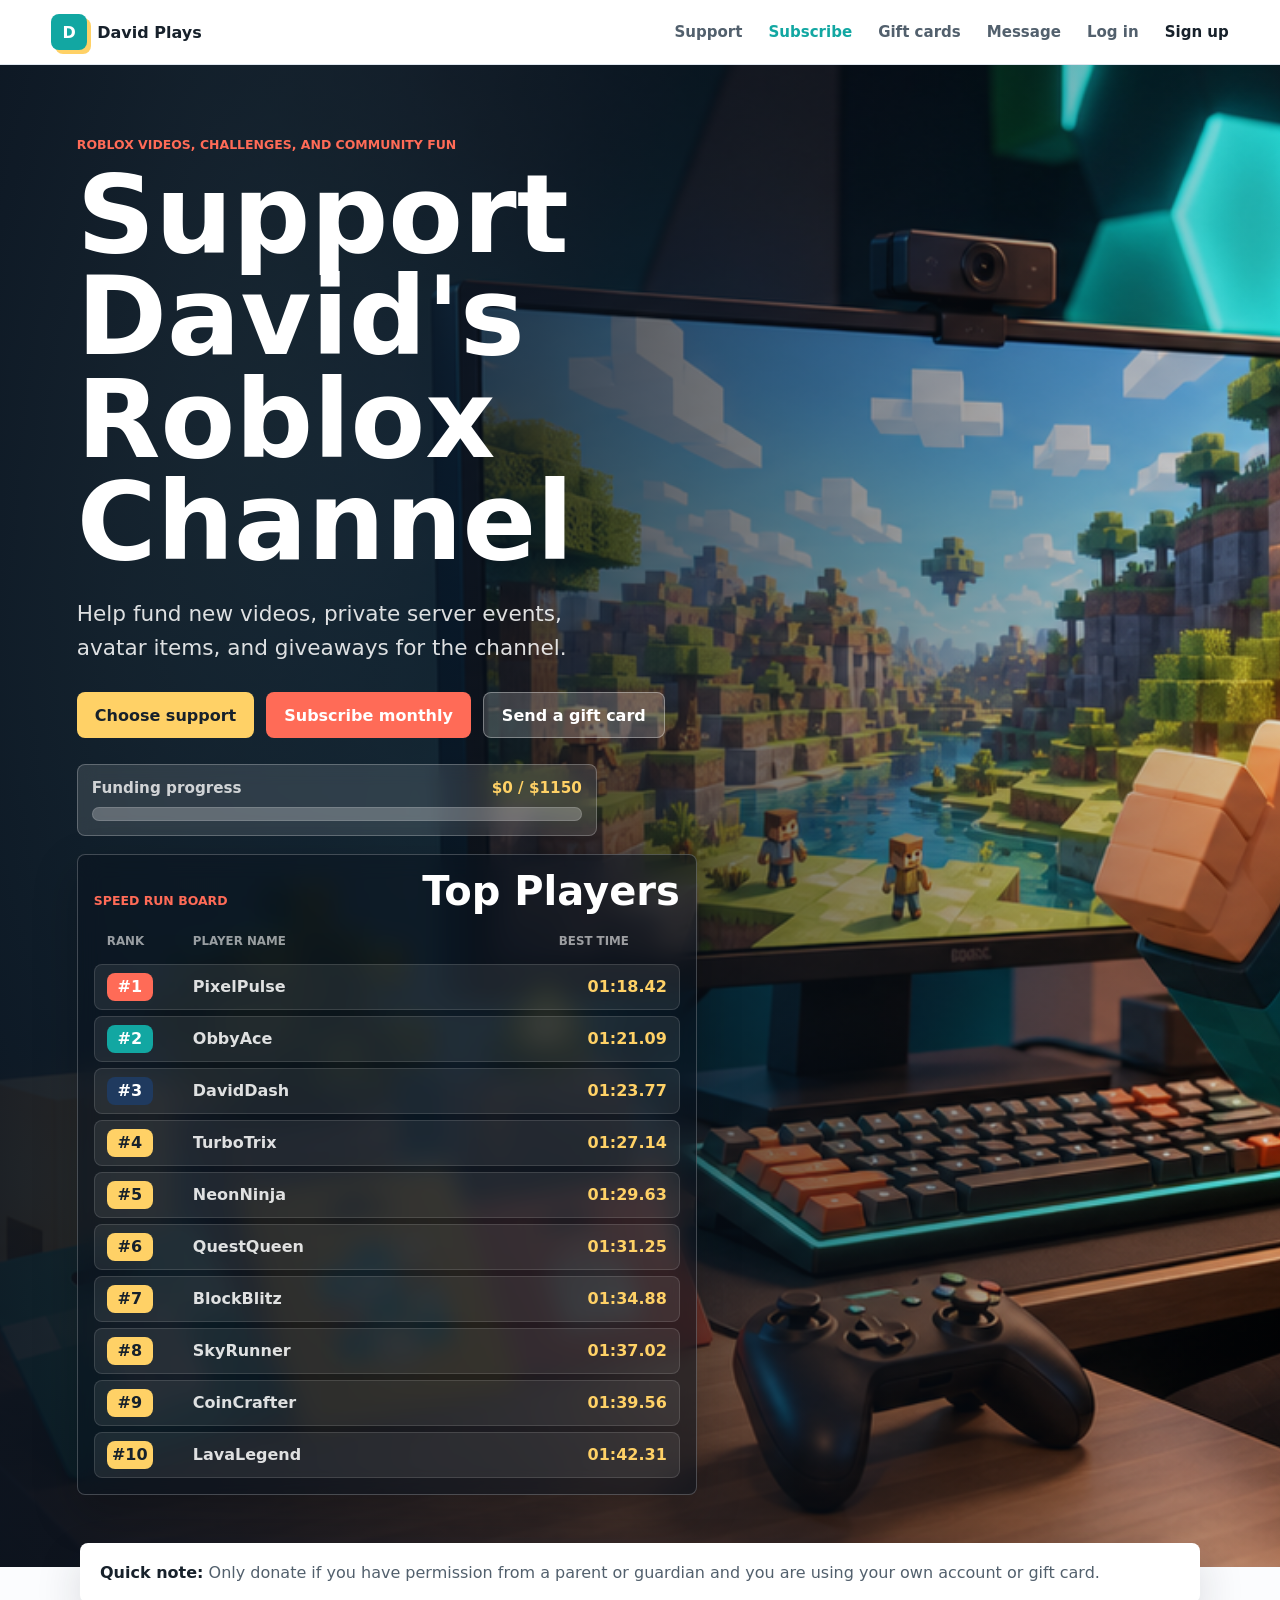
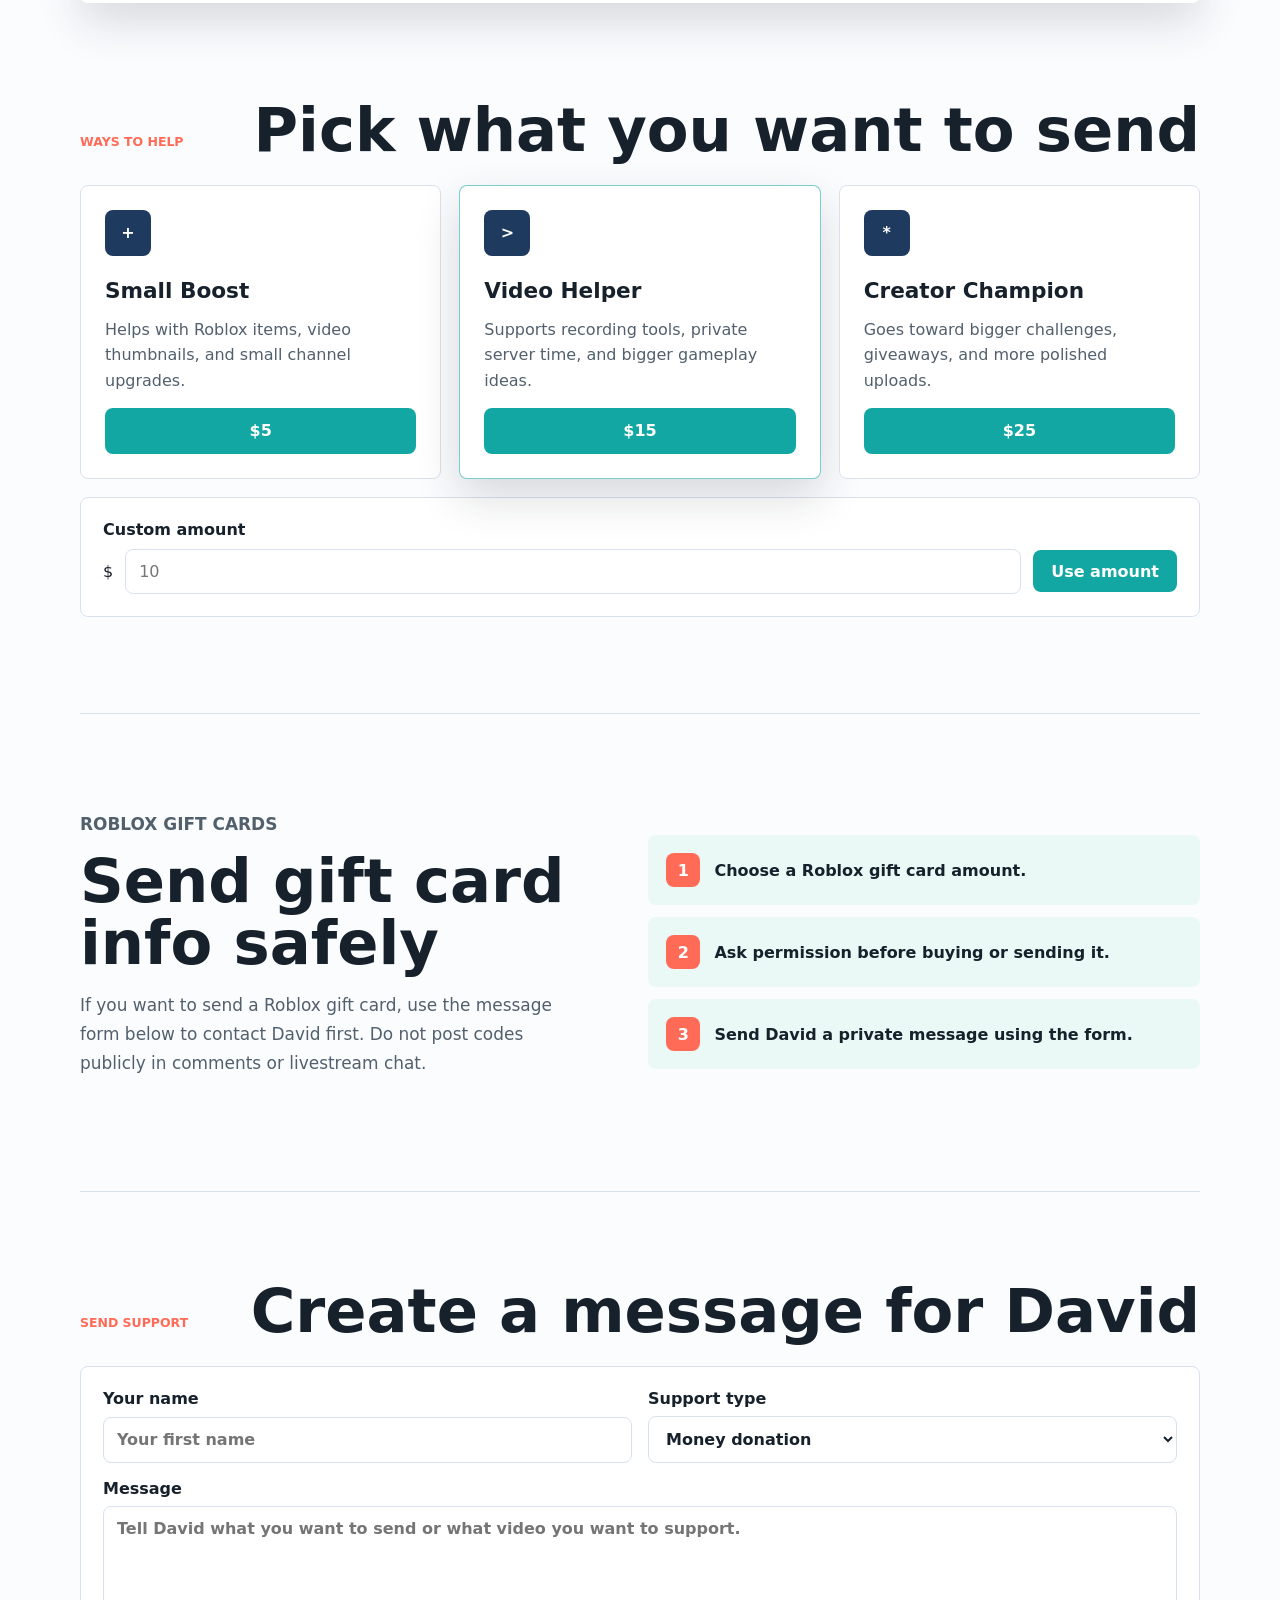
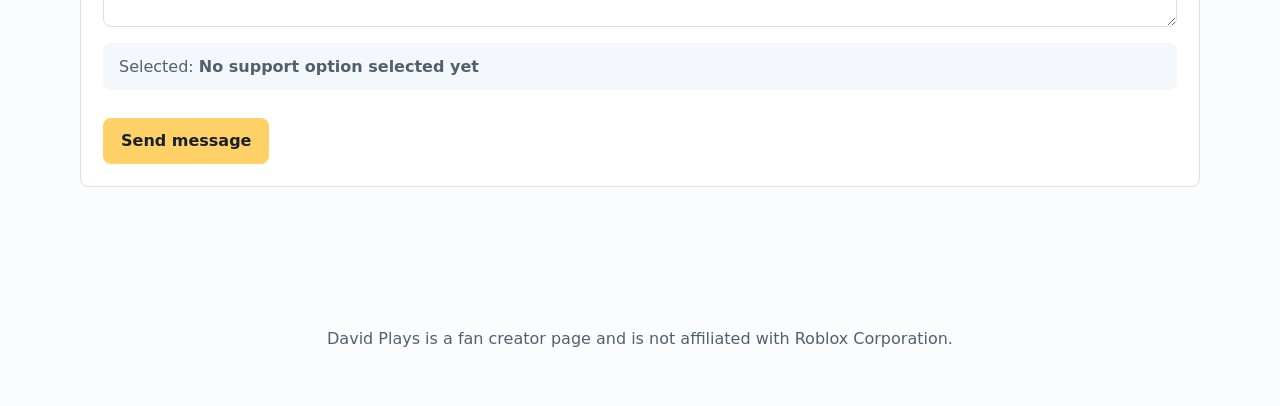
==== index.html @ d775739e "v1" ====
<!doctype html>
<html lang="en">
  <head>
    <meta charset="utf-8" />
    <meta name="viewport" content="width=device-width, initial-scale=1" />
    <title>Support David's Roblox Channel</title>
    <link rel="stylesheet" href="styles.css" />
  </head>
  <body>
    <header class="site-header">
      <a class="brand" href="#top" aria-label="David's Roblox Channel home">
        <span class="brand-mark">D</span>
        <span>David Plays</span>
      </a>
      <nav aria-label="Main navigation">
        <a href="#support">Support</a>
        <button class="nav-subscribe" type="button" data-open-subscribe>Subscribe</button>
        <a href="#gift-cards">Gift cards</a>
        <a href="#message">Message</a>
        <a href="login.html">Log in</a>
        <a class="nav-auth" href="signup.html">Sign up</a>
      </nav>
    </header>

    <main id="top">
      <section class="hero" aria-labelledby="hero-title">
        <img class="hero-art" src="assets/hero-gaming-support.png" alt="Colorful gaming setup for David's creator support page" />
        <div class="hero-overlay"></div>
        <div class="hero-content">
          <p class="eyebrow">Roblox videos, challenges, and community fun</p>
          <h1 id="hero-title">Support David's Roblox Channel</h1>
          <p class="hero-copy">
            Help fund new videos, private server events, avatar items, and giveaways for the channel.
          </p>
          <div class="hero-actions">
            <a class="button primary" href="#support">Choose support</a>
            <button class="button subscribe-trigger" type="button" data-open-subscribe>Subscribe monthly</button>
            <a class="button secondary" href="#gift-cards">Send a gift card</a>
          </div>
          <div class="funding-progress" aria-label="Donation progress: $0 raised of $1,150 goal">
            <div class="funding-progress-header">
              <span>Funding progress</span>
              <strong>$0 / $1150</strong>
            </div>
            <div class="progress-track" role="progressbar" aria-valuenow="0" aria-valuemin="0" aria-valuemax="1150" aria-label="$0 raised toward $1,150">
              <span class="progress-fill"></span>
            </div>
          </div>

          <section class="leaderboard" aria-labelledby="leaderboard-title">
            <div class="leaderboard-heading">
              <p class="eyebrow">Speed run board</p>
              <h2 id="leaderboard-title">Top Players</h2>
            </div>

            <div class="leaderboard-table" role="table" aria-label="Top 10 players by best time">
              <div class="leaderboard-row leaderboard-header" role="row">
                <span role="columnheader">Rank</span>
                <span role="columnheader">Player Name</span>
                <span role="columnheader">Best Time</span>
              </div>

              <div class="leaderboard-row" role="row">
                <span class="rank" role="cell">#1</span>
                <span class="player-name" role="cell">PixelPulse</span>
                <span class="best-time" role="cell">01:18.42</span>
              </div>
              <div class="leaderboard-row" role="row">
                <span class="rank" role="cell">#2</span>
                <span class="player-name" role="cell">ObbyAce</span>
                <span class="best-time" role="cell">01:21.09</span>
              </div>
              <div class="leaderboard-row" role="row">
                <span class="rank" role="cell">#3</span>
                <span class="player-name" role="cell">DavidDash</span>
                <span class="best-time" role="cell">01:23.77</span>
              </div>
              <div class="leaderboard-row" role="row">
                <span class="rank" role="cell">#4</span>
                <span class="player-name" role="cell">TurboTrix</span>
                <span class="best-time" role="cell">01:27.14</span>
              </div>
              <div class="leaderboard-row" role="row">
                <span class="rank" role="cell">#5</span>
                <span class="player-name" role="cell">NeonNinja</span>
                <span class="best-time" role="cell">01:29.63</span>
              </div>
              <div class="leaderboard-row" role="row">
                <span class="rank" role="cell">#6</span>
                <span class="player-name" role="cell">QuestQueen</span>
                <span class="best-time" role="cell">01:31.25</span>
              </div>
              <div class="leaderboard-row" role="row">
                <span class="rank" role="cell">#7</span>
                <span class="player-name" role="cell">BlockBlitz</span>
                <span class="best-time" role="cell">01:34.88</span>
              </div>
              <div class="leaderboard-row" role="row">
                <span class="rank" role="cell">#8</span>
                <span class="player-name" role="cell">SkyRunner</span>
                <span class="best-time" role="cell">01:37.02</span>
              </div>
              <div class="leaderboard-row" role="row">
                <span class="rank" role="cell">#9</span>
                <span class="player-name" role="cell">CoinCrafter</span>
                <span class="best-time" role="cell">01:39.56</span>
              </div>
              <div class="leaderboard-row" role="row">
                <span class="rank" role="cell">#10</span>
                <span class="player-name" role="cell">LavaLegend</span>
                <span class="best-time" role="cell">01:42.31</span>
              </div>
            </div>
          </section>
        </div>
      </section>

      <section class="notice" aria-label="Donation safety note">
        <strong>Quick note:</strong> Only donate if you have permission from a parent or guardian and you are using your own account or gift card.
      </section>

      <section class="section" id="support" aria-labelledby="support-title">
        <div class="section-heading">
          <p class="eyebrow">Ways to help</p>
          <h2 id="support-title">Pick what you want to send</h2>
        </div>

        <div class="support-grid">
          <article class="support-card" data-support="Small boost" data-amount="$5">
            <div class="card-icon">+</div>
            <h3>Small Boost</h3>
            <p>Helps with Roblox items, video thumbnails, and small channel upgrades.</p>
            <button class="select-support" type="button">$5</button>
          </article>

          <article class="support-card featured" data-support="Video helper" data-amount="$15">
            <div class="card-icon">></div>
            <h3>Video Helper</h3>
            <p>Supports recording tools, private server time, and bigger gameplay ideas.</p>
            <button class="select-support" type="button">$15</button>
          </article>

          <article class="support-card" data-support="Creator champion" data-amount="$25">
            <div class="card-icon">*</div>
            <h3>Creator Champion</h3>
            <p>Goes toward bigger challenges, giveaways, and more polished uploads.</p>
            <button class="select-support" type="button">$25</button>
          </article>
        </div>

        <div class="custom-panel">
          <label for="customAmount">Custom amount</label>
          <div class="custom-row">
            <span>$</span>
            <input id="customAmount" type="number" min="1" max="500" step="1" placeholder="10" />
            <button id="customButton" class="button compact" type="button">Use amount</button>
          </div>
        </div>
      </section>

      <section class="split-section" id="gift-cards" aria-labelledby="gift-card-title">
        <div>
          <p class="eyebrow">Roblox gift cards</p>
          <h2 id="gift-card-title">Send gift card info safely</h2>
          <p>
            If you want to send a Roblox gift card, use the message form below to contact David first.
            Do not post codes publicly in comments or livestream chat.
          </p>
        </div>
        <div class="steps" aria-label="Gift card steps">
          <div class="step"><span>1</span> Choose a Roblox gift card amount.</div>
          <div class="step"><span>2</span> Ask permission before buying or sending it.</div>
          <div class="step"><span>3</span> Send David a private message using the form.</div>
        </div>
      </section>

      <section class="section message-section" id="message" aria-labelledby="message-title">
        <div class="section-heading">
          <p class="eyebrow">Send support</p>
          <h2 id="message-title">Create a message for David</h2>
        </div>

        <form class="message-form" id="supportForm" method="POST">
          <input type="hidden" name="_subject" value="Support for David Plays" />
          <input type="hidden" name="_captcha" value="false" />
          <input type="hidden" name="_template" value="table" />
          <input type="hidden" id="selectedOptionInput" name="Selected option" value="No support option selected yet" />
          <div class="form-grid">
            <label>
              Your name
              <input id="supporterName" name="supporterName" autocomplete="name" placeholder="Your first name" required />
            </label>
            <label>
              Support type
              <select id="supportType" name="supportType">
                <option>Money donation</option>
                <option>Subscription packet</option>
                <option>Roblox gift card</option>
                <option>Video idea</option>
                <option>Collab or shoutout request</option>
              </select>
            </label>
          </div>

          <label>
            Message
            <textarea id="supportMessage" name="supportMessage" rows="5" placeholder="Tell David what you want to send or what video you want to support." required></textarea>
          </label>

          <div class="selected-box" id="selectedBox" aria-live="polite">
            Selected: <strong>No support option selected yet</strong>
          </div>

          <div class="form-actions">
            <button class="button primary" type="submit">Send message</button>
            <button class="button secondary" id="copyMessage" type="button">Copy message</button>
          </div>
        </form>
      </section>
    </main>

    <footer>
      <p>David Plays is a fan creator page and is not affiliated with Roblox Corporation.</p>
    </footer>

    <div class="subscribe-modal" id="subscribeModal" aria-hidden="true">
      <div class="modal-backdrop" data-close-subscribe></div>
      <section class="subscribe-panel" role="dialog" aria-modal="true" aria-labelledby="subscribe-title">
        <button class="modal-close" type="button" aria-label="Close subscribe options" data-close-subscribe>x</button>
        <p class="eyebrow">Subscribe</p>
        <h2 id="subscribe-title">Choose a support plan</h2>
        <p class="subscribe-copy">
          Pick a recurring option. Each plan shows the monthly price and about what it costs per week.
        </p>

        <div class="plan-grid" id="subscriptionPlans" aria-label="Subscription options">
          <button class="plan-card" type="button" data-plan="Plus" data-monthly="$20/month" data-weekly="$5/week">
            <span class="plan-name">Plus</span>
            <span class="plan-price">$20 <small>/ month</small></span>
            <span class="plan-weekly">$5 per week</span>
            <span class="plan-action">See packet</span>
          </button>

          <button class="plan-card premium" type="button" data-plan="Premium" data-monthly="$50/month" data-weekly="$12.50/week">
            <span class="plan-name">Premium</span>
            <span class="plan-price">$50 <small>/ month</small></span>
            <span class="plan-weekly">$12.50 per week</span>
            <span class="plan-action">See packet</span>
          </button>

          <button class="plan-card" type="button" data-plan="Pro" data-monthly="$100/month" data-weekly="$25/week">
            <span class="plan-name">Pro</span>
            <span class="plan-price">$100 <small>/ month</small></span>
            <span class="plan-weekly">$25 per week</span>
            <span class="plan-action">See packet</span>
          </button>

          <button class="plan-card" type="button" data-plan="Champion" data-monthly="$150/month" data-weekly="$37.50/week">
            <span class="plan-name">Champion</span>
            <span class="plan-price">$150 <small>/ month</small></span>
            <span class="plan-weekly">$37.50 per week</span>
            <span class="plan-action">See packet</span>
          </button>

          <button class="plan-card top-plan" type="button" data-plan="Legend" data-monthly="$200/month" data-weekly="$50/week">
            <span class="plan-name">Legend</span>
            <span class="plan-price">$200 <small>/ month</small></span>
            <span class="plan-weekly">$50 per week</span>
            <span class="plan-action">See packet</span>
          </button>
        </div>

        <section class="packet-detail" id="packetDetail" aria-live="polite" hidden>
          <div>
            <p class="packet-kicker">Packet details</p>
            <h3 id="packetTitle">Plus packet</h3>
            <p id="packetPrice" class="packet-price">$20/month or $5/week</p>
          </div>
          <ul id="packetBenefits"></ul>
          <div class="packet-actions">
            <button class="button compact" type="button" id="choosePacket">Choose this packet</button>
            <button class="button ghost" type="button" id="hidePacket">Back to packets</button>
          </div>
        </section>

        <p class="subscribe-note">Ask a parent or guardian before starting any subscription.</p>
      </section>
    </div>

    <script src="script.js"></script>
  </body>
</html>
---- styles.css ----
:root {
  --ink: #17212b;
  --muted: #52606d;
  --line: #d9e2ec;
  --paper: #fbfcfe;
  --white: #ffffff;
  --teal: #12a7a2;
  --coral: #ff6b57;
  --yellow: #ffd166;
  --navy: #1f3a5f;
  --shadow: 0 18px 45px rgba(23, 33, 43, 0.16);
}

* {
  box-sizing: border-box;
}

html {
  scroll-behavior: smooth;
}

body {
  margin: 0;
  font-family: Inter, system-ui, -apple-system, BlinkMacSystemFont, "Segoe UI", sans-serif;
  color: var(--ink);
  background: var(--paper);
}

a {
  color: inherit;
}

.site-header {
  position: sticky;
  top: 0;
  z-index: 20;
  display: flex;
  align-items: center;
  justify-content: space-between;
  gap: 24px;
  padding: 14px clamp(18px, 4vw, 52px);
  background: rgba(255, 255, 255, 0.9);
  border-bottom: 1px solid rgba(217, 226, 236, 0.8);
  backdrop-filter: blur(14px);
}

.brand {
  display: inline-flex;
  align-items: center;
  gap: 10px;
  font-weight: 800;
  text-decoration: none;
}

.brand-mark {
  display: grid;
  place-items: center;
  width: 36px;
  height: 36px;
  border-radius: 8px;
  color: var(--white);
  background: var(--teal);
  box-shadow: 4px 4px 0 var(--yellow);
}

nav {
  display: flex;
  align-items: center;
  gap: clamp(12px, 3vw, 26px);
  color: var(--muted);
  font-size: 0.94rem;
  font-weight: 700;
}

.nav-subscribe,
nav a {
  border: 0;
  padding: 0;
  color: inherit;
  background: transparent;
  font: inherit;
  text-decoration: none;
  cursor: pointer;
}

.nav-subscribe {
  color: var(--teal);
}

.nav-auth {
  color: var(--ink);
}

.hero {
  position: relative;
  min-height: min(720px, 86vh);
  display: grid;
  align-items: center;
  overflow: hidden;
}

.hero-art,
.hero-overlay {
  position: absolute;
  inset: 0;
  width: 100%;
  height: 100%;
}

.hero-art {
  object-fit: cover;
}

.hero-overlay {
  background: linear-gradient(90deg, rgba(10, 19, 31, 0.92) 0%, rgba(10, 19, 31, 0.72) 42%, rgba(10, 19, 31, 0.12) 100%);
}

.hero-content {
  position: relative;
  width: min(680px, calc(100% - 36px));
  margin-left: clamp(18px, 6vw, 80px);
  color: var(--white);
  padding-block: 72px;
}

.eyebrow {
  margin: 0 0 12px;
  color: var(--coral);
  font-size: 0.78rem;
  font-weight: 800;
  letter-spacing: 0;
  text-transform: uppercase;
}

.hero h1 {
  margin: 0;
  max-width: 12ch;
  font-size: clamp(3rem, 9vw, 6.8rem);
  line-height: 0.94;
  letter-spacing: 0;
}

.hero-copy {
  max-width: 560px;
  margin: 24px 0 0;
  color: rgba(255, 255, 255, 0.86);
  font-size: clamp(1.05rem, 2.2vw, 1.35rem);
  line-height: 1.55;
}

.hero-actions,
.form-actions {
  display: flex;
  flex-wrap: wrap;
  gap: 12px;
  margin-top: 28px;
}

.funding-progress {
  width: min(520px, 100%);
  margin-top: 26px;
  padding: 14px;
  border: 1px solid rgba(255, 255, 255, 0.24);
  border-radius: 8px;
  background: rgba(255, 255, 255, 0.12);
  backdrop-filter: blur(10px);
}

.funding-progress-header {
  display: flex;
  align-items: center;
  justify-content: space-between;
  gap: 14px;
  margin-bottom: 10px;
  font-size: 0.95rem;
  font-weight: 800;
}

.funding-progress-header span {
  color: rgba(255, 255, 255, 0.78);
}

.funding-progress-header strong {
  color: var(--yellow);
  white-space: nowrap;
}

.progress-track {
  height: 14px;
  overflow: hidden;
  border-radius: 999px;
  background: rgba(255, 255, 255, 0.24);
  box-shadow: inset 0 0 0 1px rgba(255, 255, 255, 0.14);
}

.progress-fill {
  display: block;
  width: 0%;
  height: 100%;
  border-radius: inherit;
  background: linear-gradient(90deg, var(--yellow), var(--coral));
}

.leaderboard {
  width: min(620px, 100%);
  margin-top: 18px;
  padding: 16px;
  border: 1px solid rgba(255, 255, 255, 0.22);
  border-radius: 8px;
  background: rgba(10, 19, 31, 0.54);
  box-shadow: 0 18px 45px rgba(0, 0, 0, 0.22);
  backdrop-filter: blur(12px);
}

.leaderboard-heading {
  display: flex;
  align-items: end;
  justify-content: space-between;
  gap: 16px;
  margin-bottom: 12px;
}

.leaderboard-heading .eyebrow {
  margin-bottom: 4px;
}

.leaderboard h2 {
  color: var(--white);
  font-size: clamp(1.7rem, 4vw, 2.5rem);
}

.leaderboard-table {
  display: grid;
  gap: 6px;
}

.leaderboard-row {
  display: grid;
  grid-template-columns: 74px minmax(0, 1fr) 108px;
  align-items: center;
  gap: 12px;
  min-height: 44px;
  padding: 8px 12px;
  border: 1px solid rgba(255, 255, 255, 0.12);
  border-radius: 8px;
  color: rgba(255, 255, 255, 0.86);
  background: rgba(255, 255, 255, 0.08);
  transition: transform 160ms ease, border-color 160ms ease, background 160ms ease, box-shadow 160ms ease;
}

.leaderboard-row:not(.leaderboard-header):hover {
  transform: translateX(6px);
  border-color: rgba(255, 209, 102, 0.72);
  background: rgba(18, 167, 162, 0.24);
  box-shadow: 0 12px 28px rgba(0, 0, 0, 0.2);
}

.leaderboard-header {
  min-height: 34px;
  color: rgba(255, 255, 255, 0.58);
  background: transparent;
  border-color: transparent;
  font-size: 0.74rem;
  font-weight: 900;
  text-transform: uppercase;
}

.rank {
  display: inline-flex;
  align-items: center;
  justify-content: center;
  width: 46px;
  min-height: 28px;
  border-radius: 8px;
  color: var(--ink);
  background: var(--yellow);
  font-weight: 900;
}

.leaderboard-row:nth-child(2) .rank {
  background: var(--coral);
  color: var(--white);
}

.leaderboard-row:nth-child(3) .rank {
  background: var(--teal);
  color: var(--white);
}

.leaderboard-row:nth-child(4) .rank {
  background: var(--navy);
  color: var(--white);
}

.player-name {
  overflow: hidden;
  font-weight: 900;
  text-overflow: ellipsis;
  white-space: nowrap;
}

.best-time {
  justify-self: end;
  color: var(--yellow);
  font-weight: 900;
  white-space: nowrap;
}

.button,
.select-support {
  min-height: 46px;
  border: 0;
  border-radius: 8px;
  padding: 0 18px;
  display: inline-flex;
  align-items: center;
  justify-content: center;
  color: var(--ink);
  background: var(--yellow);
  font: inherit;
  font-weight: 800;
  text-decoration: none;
  cursor: pointer;
}

.button.secondary {
  color: var(--white);
  background: rgba(255, 255, 255, 0.18);
  border: 1px solid rgba(255, 255, 255, 0.34);
}

.button.subscribe-trigger {
  color: var(--white);
  background: var(--coral);
}

.button.compact {
  min-height: 42px;
  background: var(--teal);
  color: var(--white);
}

.button.ghost {
  color: var(--ink);
  background: #f4f7fb;
}

.notice {
  margin: -24px auto 0;
  position: relative;
  z-index: 4;
  width: min(1120px, calc(100% - 36px));
  padding: 18px 20px;
  border-radius: 8px;
  background: var(--white);
  box-shadow: var(--shadow);
  color: var(--muted);
  line-height: 1.5;
}

.notice strong {
  color: var(--ink);
}

.section,
.split-section {
  width: min(1120px, calc(100% - 36px));
  margin: 0 auto;
  padding: clamp(58px, 8vw, 96px) 0;
}

.section-heading {
  display: flex;
  align-items: end;
  justify-content: space-between;
  gap: 24px;
  margin-bottom: 24px;
}

h2 {
  margin: 0;
  font-size: clamp(2rem, 5vw, 3.8rem);
  line-height: 1.02;
}

.support-grid {
  display: grid;
  grid-template-columns: repeat(3, minmax(0, 1fr));
  gap: 18px;
}

.support-card {
  min-height: 280px;
  display: flex;
  flex-direction: column;
  align-items: flex-start;
  gap: 14px;
  padding: 24px;
  border: 1px solid var(--line);
  border-radius: 8px;
  background: var(--white);
}

.support-card.featured {
  border-color: rgba(18, 167, 162, 0.55);
  box-shadow: var(--shadow);
}

.support-card.selected {
  outline: 4px solid rgba(255, 209, 102, 0.65);
}

.card-icon {
  display: grid;
  place-items: center;
  width: 46px;
  height: 46px;
  border-radius: 8px;
  color: var(--white);
  background: var(--navy);
  font-weight: 900;
}

.support-card h3 {
  margin: 8px 0 0;
  font-size: 1.35rem;
}

.support-card p {
  flex: 1;
  margin: 0;
  color: var(--muted);
  line-height: 1.6;
}

.select-support {
  width: 100%;
  background: var(--teal);
  color: var(--white);
}

.custom-panel,
.message-form {
  margin-top: 18px;
  padding: 22px;
  border: 1px solid var(--line);
  border-radius: 8px;
  background: var(--white);
}

.custom-panel label,
.message-form label {
  display: grid;
  gap: 8px;
  color: var(--ink);
  font-weight: 800;
}

.custom-row {
  display: grid;
  grid-template-columns: auto minmax(0, 1fr) auto;
  align-items: center;
  gap: 12px;
  margin-top: 10px;
}

input,
select,
textarea {
  width: 100%;
  border: 1px solid var(--line);
  border-radius: 8px;
  padding: 12px 13px;
  color: var(--ink);
  background: var(--white);
  font: inherit;
}

textarea {
  resize: vertical;
}

.split-section {
  display: grid;
  grid-template-columns: minmax(0, 0.9fr) minmax(320px, 1fr);
  align-items: center;
  gap: clamp(28px, 6vw, 72px);
  border-top: 1px solid var(--line);
  border-bottom: 1px solid var(--line);
}

.split-section p {
  color: var(--muted);
  font-size: 1.06rem;
  line-height: 1.7;
}

.steps {
  display: grid;
  gap: 12px;
}

.step {
  display: flex;
  align-items: center;
  gap: 14px;
  padding: 18px;
  border-radius: 8px;
  color: var(--ink);
  background: #eaf8f6;
  font-weight: 800;
}

.step span {
  display: grid;
  place-items: center;
  flex: 0 0 34px;
  height: 34px;
  border-radius: 8px;
  color: var(--white);
  background: var(--coral);
}

.message-section {
  padding-top: clamp(58px, 8vw, 88px);
}

.auth-main {
  min-height: calc(100vh - 72px);
  display: grid;
  grid-template-columns: minmax(0, 0.95fr) minmax(360px, 1fr);
  gap: clamp(28px, 6vw, 72px);
  align-items: center;
  width: min(1120px, calc(100% - 36px));
  margin: 0 auto;
  padding: clamp(48px, 7vw, 86px) 0;
}

.auth-intro {
  display: grid;
  gap: 18px;
}

.auth-intro h1 {
  margin: 0;
  max-width: 10ch;
  font-size: clamp(3rem, 8vw, 5.8rem);
  line-height: 0.95;
}

.auth-intro p {
  max-width: 560px;
  margin: 0;
  color: var(--muted);
  font-size: 1.08rem;
  line-height: 1.7;
}

.auth-links {
  display: flex;
  flex-wrap: wrap;
  gap: 12px;
}

.auth-links .button.secondary {
  color: var(--ink);
  background: #f4f7fb;
  border-color: var(--line);
}

.auth-panel {
  padding: clamp(22px, 4vw, 34px);
  border: 1px solid var(--line);
  border-radius: 8px;
  background: var(--white);
  box-shadow: var(--shadow);
}

.auth-panel h2 {
  font-size: clamp(2rem, 4vw, 3rem);
}

.auth-form {
  display: grid;
  gap: 16px;
  margin-top: 22px;
}

.auth-form label {
  display: grid;
  gap: 8px;
  color: var(--ink);
  font-weight: 800;
}

.auth-form .button {
  width: 100%;
  margin-top: 4px;
}

.form-note,
.auth-result {
  margin: 0;
  color: var(--muted);
  font-size: 0.94rem;
  line-height: 1.55;
}

.auth-result {
  min-height: 1.5em;
  font-weight: 800;
}

.auth-result.success {
  color: #0f766e;
}

.auth-result.error {
  color: #c2410c;
}

.form-grid {
  display: grid;
  grid-template-columns: repeat(2, minmax(0, 1fr));
  gap: 16px;
  margin-bottom: 16px;
}

.selected-box {
  margin-top: 16px;
  padding: 14px 16px;
  border-radius: 8px;
  color: var(--muted);
  background: #f4f7fb;
}

footer {
  padding: 30px 18px 42px;
  color: var(--muted);
  text-align: center;
}

.subscribe-modal {
  position: fixed;
  inset: 0;
  z-index: 50;
  display: none;
  place-items: center;
  padding: 18px;
}

.subscribe-modal.open {
  display: grid;
}

.modal-backdrop {
  position: absolute;
  inset: 0;
  background: rgba(10, 19, 31, 0.66);
  backdrop-filter: blur(8px);
}

.subscribe-panel {
  position: relative;
  z-index: 1;
  width: min(880px, 100%);
  max-height: min(760px, calc(100vh - 36px));
  overflow: auto;
  padding: clamp(24px, 4vw, 36px);
  border-radius: 8px;
  background: var(--white);
  box-shadow: var(--shadow);
}

.modal-close {
  position: absolute;
  top: 14px;
  right: 14px;
  display: grid;
  place-items: center;
  width: 40px;
  height: 40px;
  border: 0;
  border-radius: 8px;
  color: var(--ink);
  background: #f4f7fb;
  font-size: 1.8rem;
  line-height: 1;
  cursor: pointer;
}

.subscribe-copy,
.subscribe-note {
  color: var(--muted);
  line-height: 1.6;
}

.subscribe-copy {
  max-width: 620px;
  margin: 14px 0 22px;
}

.subscribe-note {
  margin: 18px 0 0;
  font-weight: 800;
}

.plan-grid {
  display: grid;
  grid-template-columns: repeat(5, minmax(0, 1fr));
  gap: 12px;
}

.plan-card {
  display: grid;
  gap: 10px;
  min-height: 205px;
  padding: 18px;
  border: 1px solid var(--line);
  border-radius: 8px;
  color: var(--ink);
  background: #f7fbff;
  font: inherit;
  text-align: left;
  cursor: pointer;
}

.plan-card:hover,
.plan-card:focus-visible,
.plan-card.selected {
  border-color: var(--teal);
  outline: 3px solid rgba(18, 167, 162, 0.2);
}

.plan-card.premium {
  background: #eaf8f6;
  box-shadow: var(--shadow);
}

.plan-card.top-plan {
  color: var(--white);
  background: var(--navy);
  border-color: var(--navy);
}

.plan-name {
  color: var(--coral);
  font-size: 0.8rem;
  font-weight: 900;
  text-transform: uppercase;
}

.top-plan .plan-name {
  color: var(--yellow);
}

.plan-price {
  font-size: clamp(1.9rem, 4vw, 2.6rem);
  font-weight: 900;
  line-height: 1;
}

.plan-price small {
  display: block;
  margin-top: 6px;
  font-size: 0.88rem;
  font-weight: 800;
}

.plan-weekly {
  color: var(--muted);
  font-weight: 800;
}

.top-plan .plan-weekly {
  color: rgba(255, 255, 255, 0.78);
}

.plan-action {
  align-self: end;
  padding-top: 8px;
  color: var(--teal);
  font-size: 0.9rem;
  font-weight: 900;
}

.top-plan .plan-action {
  color: var(--yellow);
}

.packet-detail {
  margin-top: 18px;
  padding: 22px;
  border: 2px solid rgba(18, 167, 162, 0.35);
  border-radius: 8px;
  background: #f7fbff;
}

.packet-detail[hidden] {
  display: none;
}

.packet-kicker {
  margin: 0 0 6px;
  color: var(--coral);
  font-size: 0.78rem;
  font-weight: 900;
  text-transform: uppercase;
}

.packet-detail h3 {
  margin: 0;
  font-size: clamp(1.6rem, 4vw, 2.4rem);
  line-height: 1.05;
}

.packet-price {
  margin: 8px 0 0;
  color: var(--muted);
  font-weight: 900;
}

.packet-detail ul {
  display: grid;
  gap: 10px;
  margin: 18px 0 0;
  padding: 0;
  list-style: none;
}

.packet-detail li {
  position: relative;
  padding-left: 28px;
  color: var(--ink);
  font-weight: 750;
  line-height: 1.45;
}

.packet-detail li::before {
  content: "+";
  position: absolute;
  left: 0;
  top: 0;
  display: grid;
  place-items: center;
  width: 20px;
  height: 20px;
  border-radius: 6px;
  color: var(--white);
  background: var(--teal);
  font-weight: 900;
}

.packet-actions {
  display: flex;
  flex-wrap: wrap;
  gap: 10px;
  margin-top: 20px;
}

@media (max-width: 820px) {
  .site-header {
    align-items: flex-start;
    flex-direction: column;
  }

  nav {
    width: 100%;
    justify-content: space-between;
  }

  .hero {
    min-height: 760px;
  }

  .hero-overlay {
    background: linear-gradient(180deg, rgba(10, 19, 31, 0.9) 0%, rgba(10, 19, 31, 0.78) 58%, rgba(10, 19, 31, 0.25) 100%);
  }

  .hero-content {
    align-self: start;
    margin: 0 auto;
    padding-top: 56px;
  }

  .leaderboard {
    width: 100%;
  }

  .support-grid,
  .split-section,
  .form-grid,
  .plan-grid,
  .auth-main {
    grid-template-columns: 1fr;
  }

  .section-heading {
    display: block;
  }

  .auth-intro h1 {
    max-width: 12ch;
  }
}

@media (max-width: 520px) {
  .leaderboard {
    padding: 12px;
  }

  .leaderboard-heading {
    display: block;
  }

  .leaderboard-row {
    grid-template-columns: 52px minmax(0, 1fr) auto;
    gap: 8px;
    padding: 8px;
    font-size: 0.9rem;
  }

  .leaderboard-header {
    font-size: 0.68rem;
  }

  .rank {
    width: 42px;
  }

  .custom-row {
    grid-template-columns: auto minmax(0, 1fr);
  }

  .custom-row .button {
    grid-column: 1 / -1;
  }

  .button,
  .select-support {
    width: 100%;
  }

  .subscribe-panel {
    padding-top: 56px;
  }
}
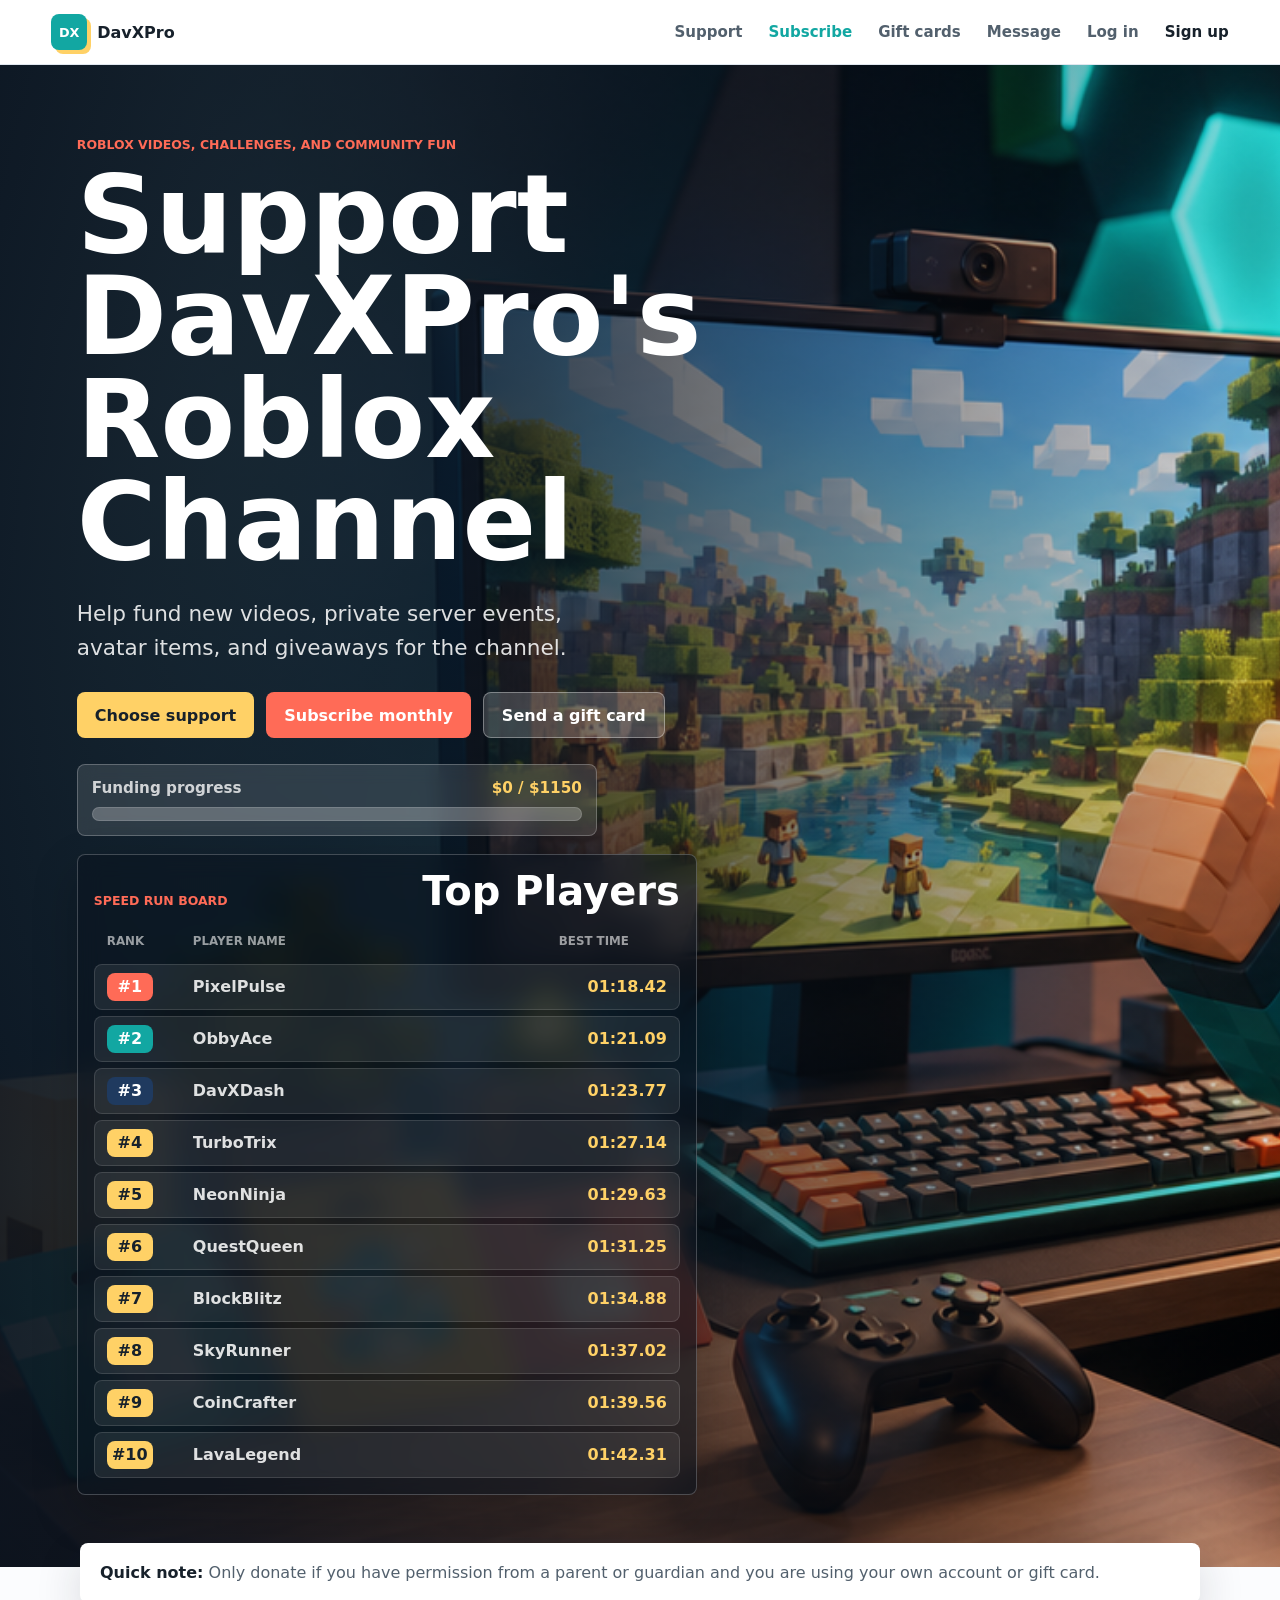
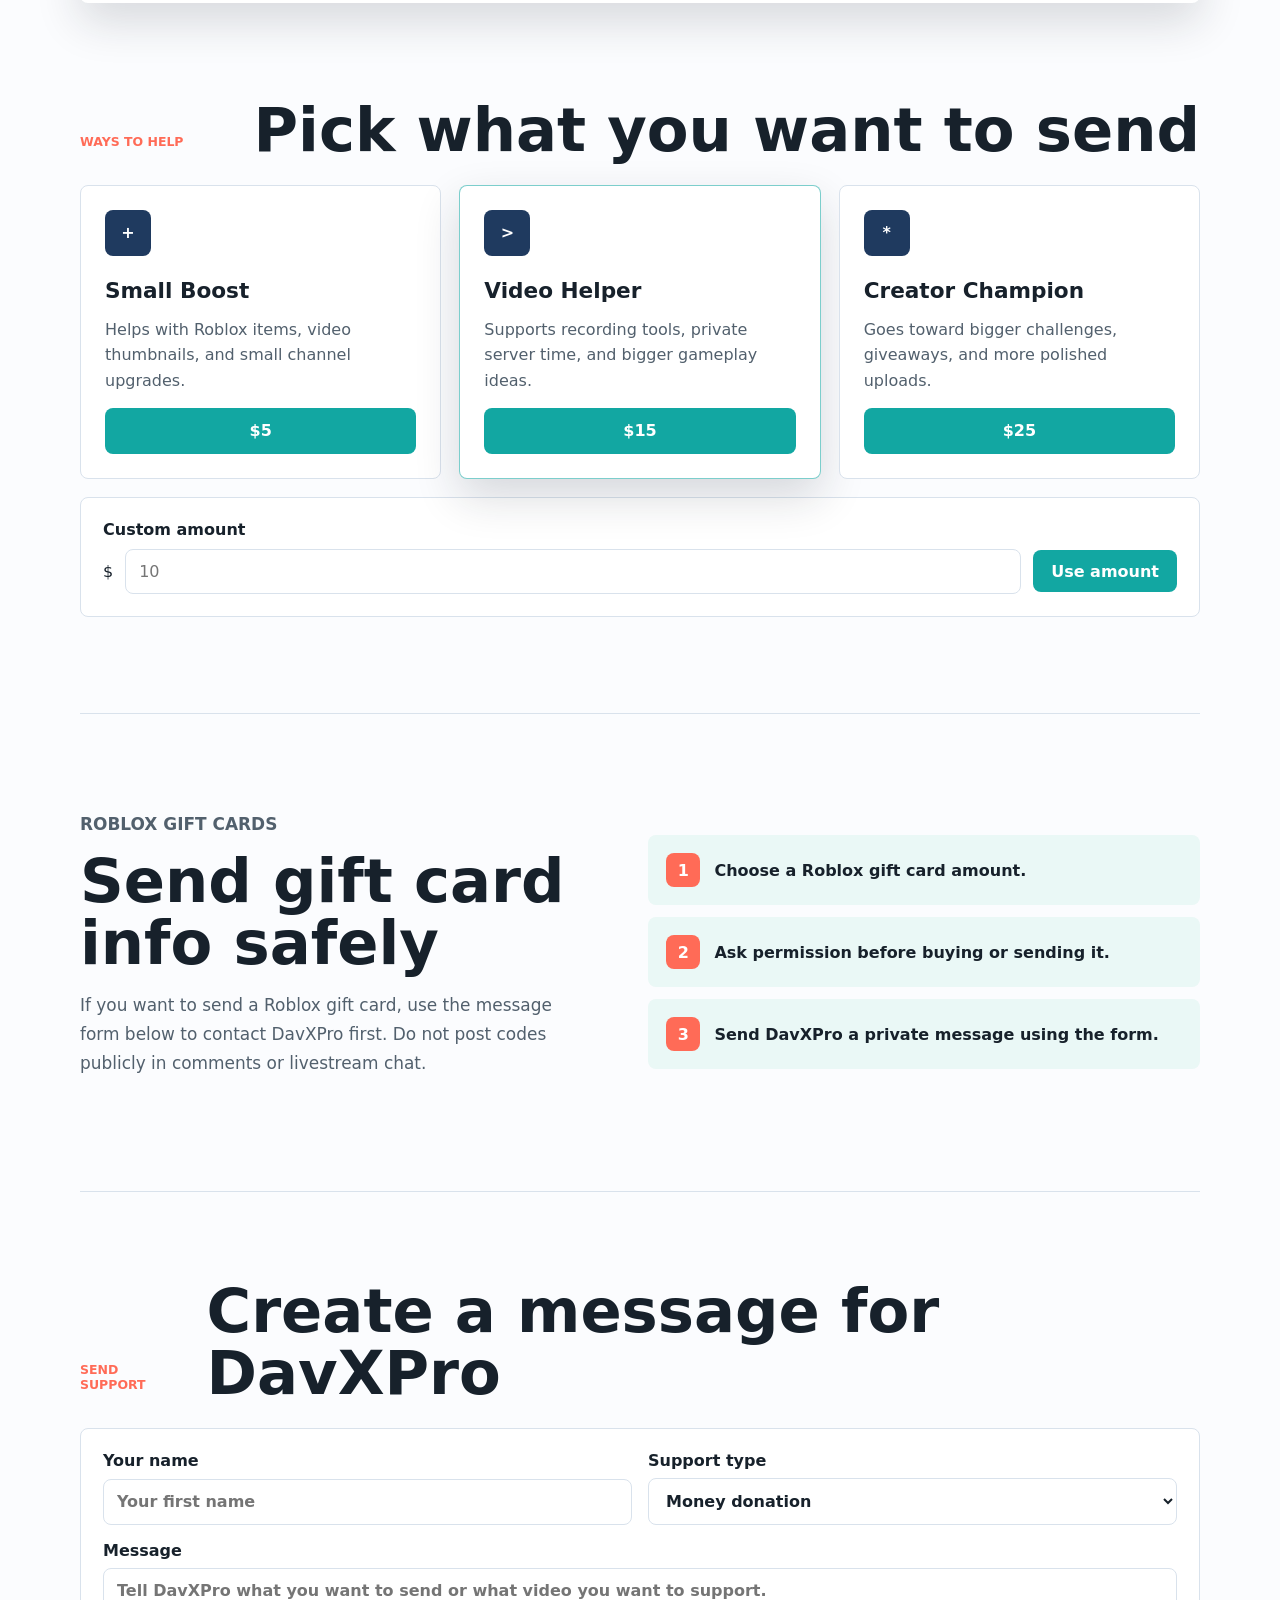
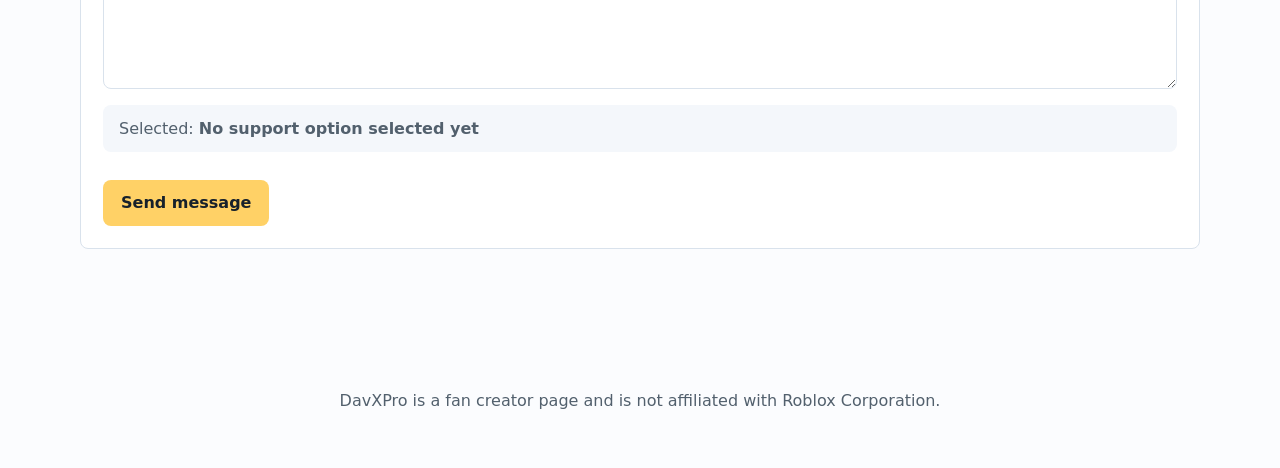
==== commit a9b643c0: "replace name and addaptive to tablet and phone" ====
--- a/index.html
+++ b/index.html
@@ -3,16 +3,21 @@
   <head>
     <meta charset="utf-8" />
     <meta name="viewport" content="width=device-width, initial-scale=1" />
-    <title>Support David's Roblox Channel</title>
+    <title>Support DavXPro's Roblox Channel</title>
     <link rel="stylesheet" href="styles.css" />
   </head>
   <body>
     <header class="site-header">
-      <a class="brand" href="#top" aria-label="David's Roblox Channel home">
-        <span class="brand-mark">D</span>
-        <span>David Plays</span>
+      <a class="brand" href="#top" aria-label="DavXPro Roblox Channel home">
+        <span class="brand-mark">DX</span>
+        <span>DavXPro</span>
       </a>
-      <nav aria-label="Main navigation">
+      <button class="nav-toggle" type="button" aria-label="Open navigation" aria-expanded="false" aria-controls="mainNav">
+        <span></span>
+        <span></span>
+        <span></span>
+      </button>
+      <nav id="mainNav" aria-label="Main navigation">
         <a href="#support">Support</a>
         <button class="nav-subscribe" type="button" data-open-subscribe>Subscribe</button>
         <a href="#gift-cards">Gift cards</a>
@@ -24,11 +29,11 @@
 
     <main id="top">
       <section class="hero" aria-labelledby="hero-title">
-        <img class="hero-art" src="assets/hero-gaming-support.png" alt="Colorful gaming setup for David's creator support page" />
+        <img class="hero-art" src="assets/hero-gaming-support.png" alt="Colorful gaming setup for DavXPro's creator support page" />
         <div class="hero-overlay"></div>
         <div class="hero-content">
           <p class="eyebrow">Roblox videos, challenges, and community fun</p>
-          <h1 id="hero-title">Support David's Roblox Channel</h1>
+          <h1 id="hero-title">Support DavXPro's Roblox Channel</h1>
           <p class="hero-copy">
             Help fund new videos, private server events, avatar items, and giveaways for the channel.
           </p>
@@ -72,7 +77,7 @@
               </div>
               <div class="leaderboard-row" role="row">
                 <span class="rank" role="cell">#3</span>
-                <span class="player-name" role="cell">DavidDash</span>
+                <span class="player-name" role="cell">DavXDash</span>
                 <span class="best-time" role="cell">01:23.77</span>
               </div>
               <div class="leaderboard-row" role="row">
@@ -163,25 +168,25 @@
           <p class="eyebrow">Roblox gift cards</p>
           <h2 id="gift-card-title">Send gift card info safely</h2>
           <p>
-            If you want to send a Roblox gift card, use the message form below to contact David first.
+            If you want to send a Roblox gift card, use the message form below to contact DavXPro first.
             Do not post codes publicly in comments or livestream chat.
           </p>
         </div>
         <div class="steps" aria-label="Gift card steps">
           <div class="step"><span>1</span> Choose a Roblox gift card amount.</div>
           <div class="step"><span>2</span> Ask permission before buying or sending it.</div>
-          <div class="step"><span>3</span> Send David a private message using the form.</div>
+          <div class="step"><span>3</span> Send DavXPro a private message using the form.</div>
         </div>
       </section>
 
       <section class="section message-section" id="message" aria-labelledby="message-title">
         <div class="section-heading">
           <p class="eyebrow">Send support</p>
-          <h2 id="message-title">Create a message for David</h2>
+          <h2 id="message-title">Create a message for DavXPro</h2>
         </div>
 
         <form class="message-form" id="supportForm" method="POST">
-          <input type="hidden" name="_subject" value="Support for David Plays" />
+          <input type="hidden" name="_subject" value="Support for DavXPro" />
           <input type="hidden" name="_captcha" value="false" />
           <input type="hidden" name="_template" value="table" />
           <input type="hidden" id="selectedOptionInput" name="Selected option" value="No support option selected yet" />
@@ -204,7 +209,7 @@
 
           <label>
             Message
-            <textarea id="supportMessage" name="supportMessage" rows="5" placeholder="Tell David what you want to send or what video you want to support." required></textarea>
+            <textarea id="supportMessage" name="supportMessage" rows="5" placeholder="Tell DavXPro what you want to send or what video you want to support." required></textarea>
           </label>
 
           <div class="selected-box" id="selectedBox" aria-live="polite">
@@ -220,7 +225,7 @@
     </main>
 
     <footer>
-      <p>David Plays is a fan creator page and is not affiliated with Roblox Corporation.</p>
+      <p>DavXPro is a fan creator page and is not affiliated with Roblox Corporation.</p>
     </footer>
 
     <div class="subscribe-modal" id="subscribeModal" aria-hidden="true">
--- a/styles.css
+++ b/styles.css
@@ -45,6 +45,8 @@
 }
 
 .brand {
+  position: relative;
+  z-index: 22;
   display: inline-flex;
   align-items: center;
   gap: 10px;
@@ -61,6 +63,7 @@
   color: var(--white);
   background: var(--teal);
   box-shadow: 4px 4px 0 var(--yellow);
+  font-size: 0.8rem;
 }
 
 nav {
@@ -70,6 +73,40 @@
   color: var(--muted);
   font-size: 0.94rem;
   font-weight: 700;
+}
+
+.nav-toggle {
+  display: none;
+  position: relative;
+  z-index: 22;
+  width: 44px;
+  height: 44px;
+  border: 1px solid var(--line);
+  border-radius: 8px;
+  background: var(--white);
+  cursor: pointer;
+}
+
+.nav-toggle span {
+  display: block;
+  width: 20px;
+  height: 2px;
+  margin: 5px auto;
+  border-radius: 999px;
+  background: var(--ink);
+  transition: transform 180ms ease, opacity 180ms ease;
+}
+
+.site-header.nav-open .nav-toggle span:nth-child(1) {
+  transform: translateY(7px) rotate(45deg);
+}
+
+.site-header.nav-open .nav-toggle span:nth-child(2) {
+  opacity: 0;
+}
+
+.site-header.nav-open .nav-toggle span:nth-child(3) {
+  transform: translateY(-7px) rotate(-45deg);
 }
 
 .nav-subscribe,
@@ -860,13 +897,59 @@
 
 @media (max-width: 820px) {
   .site-header {
-    align-items: flex-start;
-    flex-direction: column;
+    align-items: center;
+    flex-direction: row;
+    gap: 14px;
+  }
+
+  .nav-toggle {
+    display: block;
+    margin-left: auto;
   }
 
   nav {
+    position: fixed;
+    top: 65px;
+    right: 14px;
+    width: min(320px, calc(100vw - 28px));
+    max-height: calc(100vh - 86px);
+    overflow: auto;
+    display: grid;
+    gap: 6px;
+    padding: 14px;
+    border: 1px solid rgba(217, 226, 236, 0.9);
+    border-radius: 8px;
+    background: rgba(255, 255, 255, 0.98);
+    box-shadow: var(--shadow);
+    opacity: 0;
+    pointer-events: none;
+    transform: translateY(-8px) scale(0.98);
+    transform-origin: top right;
+    transition: opacity 180ms ease, transform 180ms ease;
+  }
+
+  .site-header.nav-open nav {
+    opacity: 1;
+    pointer-events: auto;
+    transform: translateY(0) scale(1);
+  }
+
+  nav a,
+  .nav-subscribe {
     width: 100%;
-    justify-content: space-between;
+    min-height: 44px;
+    display: flex;
+    align-items: center;
+    border-radius: 8px;
+    padding: 0 12px;
+  }
+
+  nav a:hover,
+  .nav-subscribe:hover,
+  nav a:focus-visible,
+  .nav-subscribe:focus-visible {
+    outline: none;
+    background: #f4f7fb;
   }
 
   .hero {
